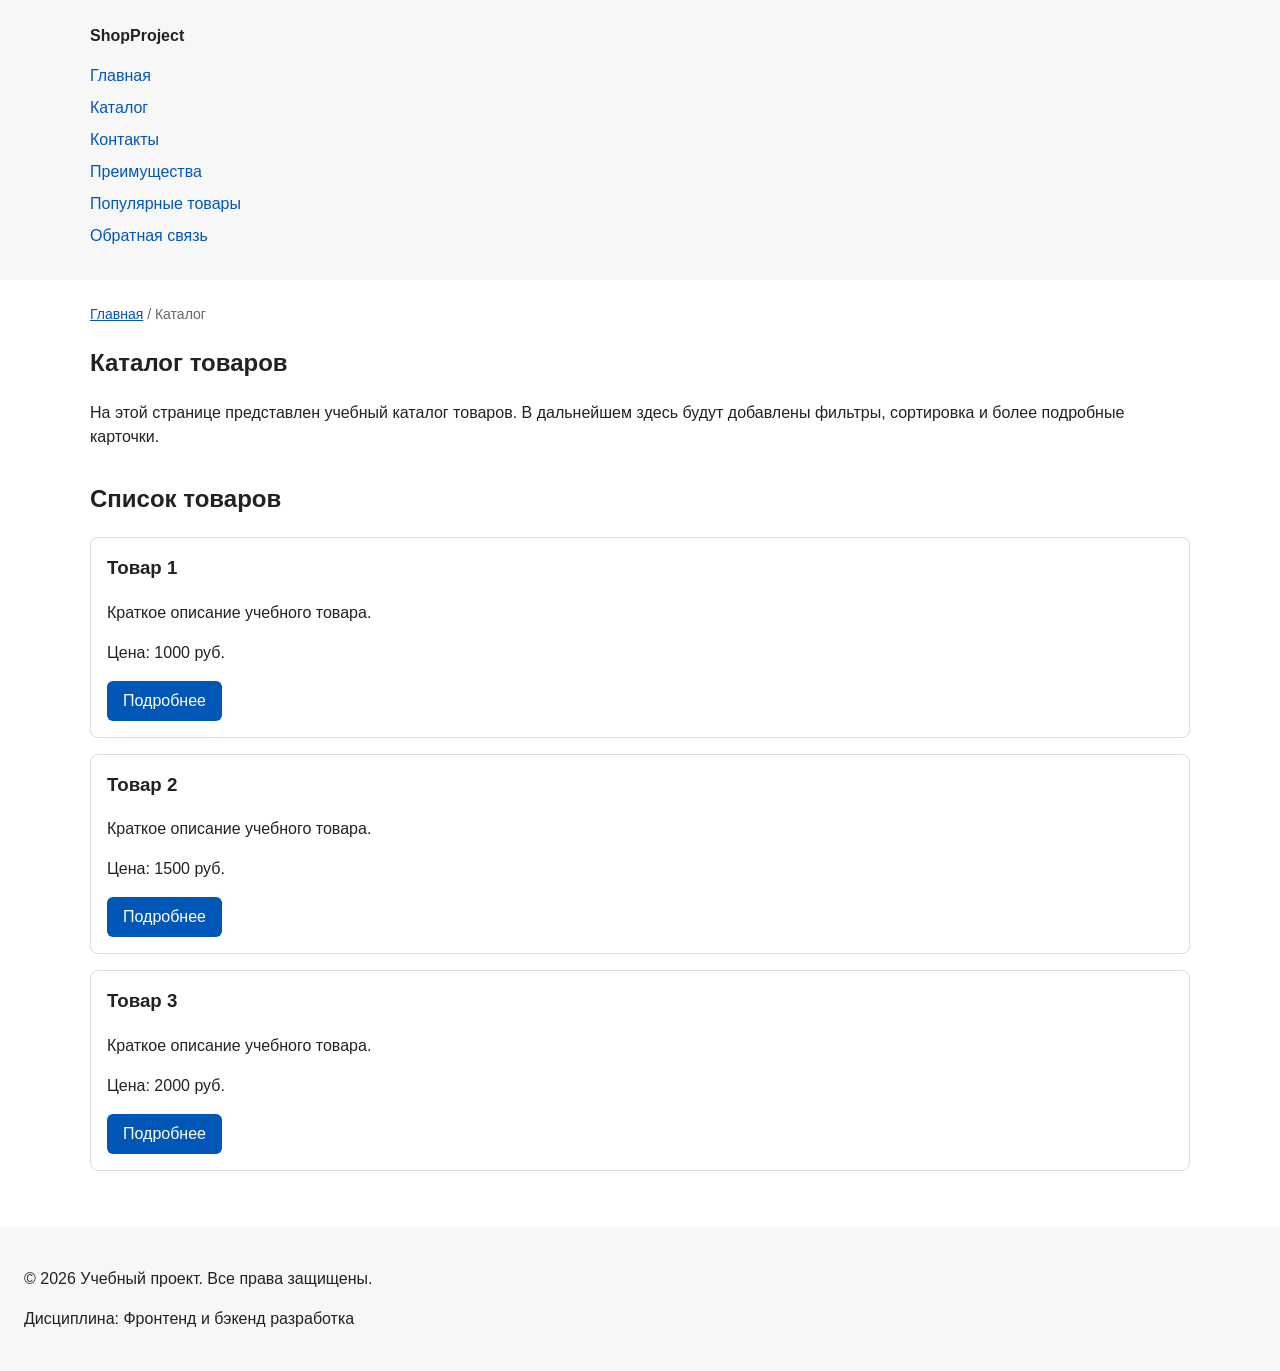
==== catalog.html @ 28875d5b "feat: add multi-page structure navigation and anchors" ====
<!DOCTYPE html>
<html lang="ru">
<head>
  <meta charset="UTF-8">
  <meta name="viewport" content="width=device-width, initial-scale=1.0">
  <meta name="description" content="Каталог товаров учебного интернет-магазина.">
  <title>Каталог товаров — Учебный интернет-магазин</title>
  <link rel="stylesheet" href="css/style.css">
</head>
<body>
  <header>
    <div class="site-header">
      <a class="site-logo" href="index.html">ShopProject</a>

      <nav class="site-nav" aria-label="Основная навигация">
        <ul class="site-nav__list">
          <li><a href="index.html">Главная</a></li>
          <li><a href="catalog.html">Каталог</a></li>
          <li><a href="contacts.html">Контакты</a></li>
          <li><a href="index.html#advantages">Преимущества</a></li>
          <li><a href="index.html#popular">Популярные товары</a></li>
          <li><a href="index.html#contacts">Обратная связь</a></li>
        </ul>
      </nav>
    </div>
  </header>

  <main>
    <nav class="breadcrumbs" aria-label="Хлебные крошки">
      <a href="index.html">Главная</a>
      <span>Каталог</span>
    </nav>

    <section class="section">
      <h1>Каталог товаров</h1>
      <p>
        На этой странице представлен учебный каталог товаров.
        В дальнейшем здесь будут добавлены фильтры, сортировка и более
        подробные карточки.
      </p>
    </section>

    <section class="section">
      <h2>Список товаров</h2>

      <article class="product-card">
        <h3>Товар 1</h3>
        <p>Краткое описание учебного товара.</p>
        <p>Цена: 1000 руб.</p>
        <a class="button" href="index.html#popular">Подробнее</a>
      </article>

      <article class="product-card">
        <h3>Товар 2</h3>
        <p>Краткое описание учебного товара.</p>
        <p>Цена: 1500 руб.</p>
        <a class="button" href="index.html#popular">Подробнее</a>
      </article>

      <article class="product-card">
        <h3>Товар 3</h3>
        <p>Краткое описание учебного товара.</p>
        <p>Цена: 2000 руб.</p>
        <a class="button" href="index.html#popular">Подробнее</a>
      </article>
    </section>
  </main>

  <footer>
    <p>&copy; 2026 Учебный проект. Все права защищены.</p>
    <p>Дисциплина: Фронтенд и бэкенд разработка</p>
  </footer>
</body>
</html>
---- css/style.css ----
/*
body {
  margin: 0;
  font-family: Arial, sans-serif;
  line-height: 1.5;
}

header,
main,
footer {
  padding: 20px;
}

header {
  background-color: #f2f2f2;
}

footer {
  background-color: #f2f2f2;
}

section {
  margin-bottom: 24px;
}

section h2 {
  margin-top: 0;
}
*/





/* 
  Универсальное правило для всех элементов.
  border-box делает расчёт размеров более понятным:
  width включает content, padding и border.
*/
* {
  box-sizing: border-box;
}

/*
  Убираем стандартный внешний отступ браузера у body.
  Без этого вокруг страницы может появиться белая рамка.
*/
body {
  margin: 0;
  font-family: Arial, sans-serif;
  line-height: 1.5;
  color: #222222;
  background-color: #ffffff;
}

/*
  Задаём внутренние отступы для основных областей страницы.
  Это делает содержимое визуально отделённым от краёв окна браузера.
*/
header,
main,
footer {
  padding: 20px;
}

/*
  Оформляем шапку страницы.
  Пока используется простой светло-серый фон.
*/
header {
  background-color: #f2f2f2;
}

/*
  Оформляем подвал страницы тем же фоном,
  чтобы визуально отделить его от основного содержимого.
*/
footer {
  background-color: #f2f2f2;
}

/*
  Ограничиваем ширину содержимого шапки,
  чтобы оно не растягивалось слишком сильно на широких экранах.
*/
.site-header {
  max-width: 1100px;
  margin: 0 auto;
}

/*
  Оформляем текстовый логотип.
*/
.site-logo {
  font-weight: bold;
  text-decoration: none;
  color: #222222;
}

/*
  Убираем стандартные отступы и маркеры списка навигации.
*/
.site-nav__list {
  padding: 0;
  margin: 16px 0 0;
  list-style: none;
}

/*
  Добавляем расстояние между пунктами меню.
*/
.site-nav__list li {
  margin-bottom: 8px;
}

/*
  Оформляем ссылки меню.
*/
.site-nav__list a {
  color: #0057b8;
  text-decoration: none;
}

/*
  При наведении мыши подчёркиваем ссылку.
  Подробно состояния интерфейса будут рассмотрены в практической работе 1.7.
*/
.site-nav__list a:hover {
  text-decoration: underline;
}

/*
  Hero-блок — первый крупный блок страницы.
  Он визуально отделяется от остальных разделов фоном и отступами.
*/
.hero {
  max-width: 1100px;
  margin: 0 auto 32px;
  padding: 32px 20px;
  background-color: #eef5ff;
  border-radius: 12px;
}

/*
  Общий класс для разделов страницы.
*/
.section {
  max-width: 1100px;
  margin: 0 auto 32px;
}

/*
  Убираем лишний верхний отступ у заголовков разделов.
*/
.section h2 {
  margin-top: 0;
}

/*
  Карточка товара — самостоятельный блок.
  На следующих занятиях карточки будут доработаны и выстроены в сетку.
*/
.product-card {
  margin-bottom: 16px;
  padding: 16px;
  border: 1px solid #dddddd;
  border-radius: 8px;
  background-color: #ffffff;
}

/*
  Убираем лишний верхний отступ у заголовка карточки.
*/
.product-card h3 {
  margin-top: 0;
}


/*
  Пока это обычная ссылка, но визуально она оформляется как кнопка.
*/
.button {
  display: inline-block;
  padding: 10px 16px;
  color: #ffffff;
  background-color: #0057b8;
  text-decoration: none;
  border-radius: 6px;
}

/*
  Простое состояние наведения для кнопки.
*/
.button:hover {
  background-color: #003f86;
}

/*
  Дополнительный информационный блок.
*/
.aside-info {
  max-width: 1100px;
  margin: 0 auto 32px;
  padding: 16px;
  border-left: 4px solid #0057b8;
  background-color: #f7f7f7;
}

/*
  Модальное окно.
  Элемент dialog сам умеет открываться поверх страницы.
*/
.order-dialog {
  width: min(100% - 32px, 560px);
  padding: 24px;
  border: none;
  border-radius: 12px;
}

/*
  Затемнение фона за модальным окном.
*/
.order-dialog::backdrop {
  background-color: rgba(0, 0, 0, 0.5);
}

/*
  Поле формы.
  Каждый блок получает нижний отступ.
*/
.form-field {
  margin-bottom: 16px;
}

/*
  Подпись поля.
*/
.form-field label {
  display: block;
  margin-bottom: 6px;
}

/*
  Основные поля формы.
*/
.form-field input,
.form-field select,
.form-field textarea {
  width: 100%;
  padding: 10px 12px;
  border: 1px solid #cccccc;
  border-radius: 6px;
  font: inherit;
}

/*
  Checkbox не должен занимать всю ширину.
*/
.form-field input[type="checkbox"] {
  width: auto;
}

/*
  Подсказка под полем телефона.
*/
.form-field small {
  display: block;
  margin-top: 4px;
  color: #666666;
}

/*
  Видимый фокус для клавиатурной навигации.
*/
.form-field input:focus-visible,
.form-field select:focus-visible,
.form-field textarea:focus-visible,
.form-actions button:focus-visible {
  outline: 2px solid #0057b8;
  outline-offset: 2px;
}

/*
  Подсветка ошибочных полей.
  Атрибут aria-invalid будет добавляться через JavaScript.
*/
[aria-invalid="true"] {
  border-color: #b00020;
}

/*
  Кнопки формы.
*/
.form-actions {
  display: flex;
  gap: 12px;
  margin-top: 20px;
}

/*
  Сообщение об успешной отправке.
*/
.success-message {
  max-width: 1100px;
  margin: 24px auto;
  padding: 16px;
  border-left: 4px solid #168a2f;
  background-color: #eefaf0;
}


/* ===============================
   1. Переменные проекта
   =============================== */

:root {
  /* Основные цвета проекта */
  --color-bg: #ffffff;
  --color-text: #222222;
  --color-muted: #666666;
  --color-primary: #0057b8;
  --color-primary-dark: #003f86;
  --color-border: #dddddd;
  --color-surface: #f7f7f7;
  --color-surface-accent: #eef5ff;
  --color-danger: #b00020;
  --color-success: #168a2f;
  --color-success-bg: #eefaf0;
  --color-white: #ffffff;

  /* Отступы */
  --space-xs: 4px;
  --space-sm: 8px;
  --space-md: 16px;
  --space-lg: 24px;
  --space-xl: 32px;

  /* Скругления */
  --radius-sm: 6px;
  --radius-md: 8px;
  --radius-lg: 12px;

  /* Размеры */
  --container-width: 1100px;
}

/* ===============================
   2. Базовые стили
   =============================== */

* {
  box-sizing: border-box;
}

body {
  margin: 0;
  font-family: Arial, sans-serif;
  line-height: 1.5;
  color: var(--color-text);
  background-color: var(--color-bg);
}

header,
main,
footer {
  padding: var(--space-lg);
}

/* ===============================
   3. Общие элементы интерфейса
   =============================== */

a {
  color: var(--color-primary);
}

a:hover {
  color: var(--color-primary-dark);
}

a:focus-visible {
  outline: 2px solid var(--color-primary);
  outline-offset: 3px;
}

.button,
.form-actions button {
  display: inline-block;
  padding: var(--space-sm) var(--space-md);
  color: var(--color-white);
  background-color: var(--color-primary);
  text-decoration: none;
  border: none;
  cursor: pointer;
  border-radius: var(--radius-sm);
}

.button:hover,
.form-actions button:hover {
  color: var(--color-white);
  background-color: var(--color-primary-dark);
}

.button:focus-visible,
.form-actions button:focus-visible {
  outline: 2px solid var(--color-primary);
  outline-offset: 3px;
}

.button:disabled,
.form-actions button:disabled {
  opacity: 0.6;
  cursor: not-allowed;
}

/* ===============================
   4. Компоненты страницы
   =============================== */

header {
  background-color: var(--color-surface);
}

footer {
  background-color: var(--color-surface);
}

.site-header {
  max-width: var(--container-width);
  margin: 0 auto;
}

.site-logo {
  font-weight: bold;
  text-decoration: none;
  color: var(--color-text);
}

.site-nav__list {
  padding: 0;
  margin: var(--space-md) 0 0;
  list-style: none;
}

.site-nav__list li {
  margin-bottom: var(--space-sm);
}

.site-nav__list a {
  text-decoration: none;
}

.site-logo:hover {
  color: var(--color-primary-dark);
}

.site-nav__list a:hover {
  text-decoration: underline;
}

.hero {
  max-width: var(--container-width);
  margin: 0 auto var(--space-xl);
  padding: var(--space-xl) var(--space-lg);
  background-color: var(--color-surface-accent);
  border-radius: var(--radius-lg);
}

.section {
  max-width: var(--container-width);
  margin: 0 auto var(--space-xl);
}

.section h2 {
  margin-top: 0;
}

.product-card {
  margin-bottom: var(--space-md);
  padding: var(--space-md);
  border: 1px solid var(--color-border);
  border-radius: var(--radius-md);
  background-color: var(--color-bg);
}

.product-card:hover {
  border-color: var(--color-primary);
}

.product-card h3 {
  margin-top: 0;
}

.aside-info {
  max-width: var(--container-width);
  margin: 0 auto var(--space-xl);
  padding: var(--space-md);
  border-left: 4px solid var(--color-primary);
  background-color: var(--color-surface);
}

/* ===============================
   5. Форма и модальное окно
   =============================== */

.order-dialog {
  width: min(100% - var(--space-xl), 560px);
  padding: var(--space-lg);
  border: none;
  border-radius: var(--radius-lg);
}

.order-dialog::backdrop {
  background-color: rgba(0, 0, 0, 0.5);
}

.form-field {
  margin-bottom: var(--space-md);
}

.form-field label {
  display: block;
  margin-bottom: var(--space-xs);
}

.form-field input,
.form-field select,
.form-field textarea {
  width: 100%;
  padding: 10px 12px;
  border: 1px solid var(--color-border);
  border-radius: var(--radius-sm);
  font: inherit;
}

.form-field input[type="checkbox"] {
  width: auto;
}

.form-field small {
  display: block;
  margin-top: var(--space-xs);
  color: var(--color-muted);
}

.form-field input:hover,
.form-field select:hover,
.form-field textarea:hover {
  border-color: var(--color-primary);
}

.form-field input:focus,
.form-field select:focus,
.form-field textarea:focus {
  border-color: var(--color-primary);
}

.form-field input:focus-visible,
.form-field select:focus-visible,
.form-field textarea:focus-visible {
  outline: 2px solid var(--color-primary);
  outline-offset: 3px;
}

.form-field input[aria-invalid="true"],
.form-field select[aria-invalid="true"],
.form-field textarea[aria-invalid="true"] {
  border-color: var(--color-danger);
}

.form-actions {
  display: flex;
  gap: var(--space-md);
  margin-top: var(--space-lg);
}

.success-message {
  max-width: var(--container-width);
  margin: var(--space-lg) auto;
  padding: var(--space-md);
  border-left: 4px solid var(--color-success);
  background-color: var(--color-success-bg);
}

/* практика 5 */

.breadcrumbs {
  max-width: var(--container-width);
  margin: 0 auto var(--space-md);
  font-size: 14px;
  color: var(--color-muted);
}

.breadcrumbs a {
  color: var(--color-primary);
}

.breadcrumbs span::before {
  content: " / ";
  color: var(--color-muted);
}

html {
  scroll-behavior: smooth;
}

:target {
  outline: 2px dashed var(--color-primary);
  outline-offset: 4px;
}
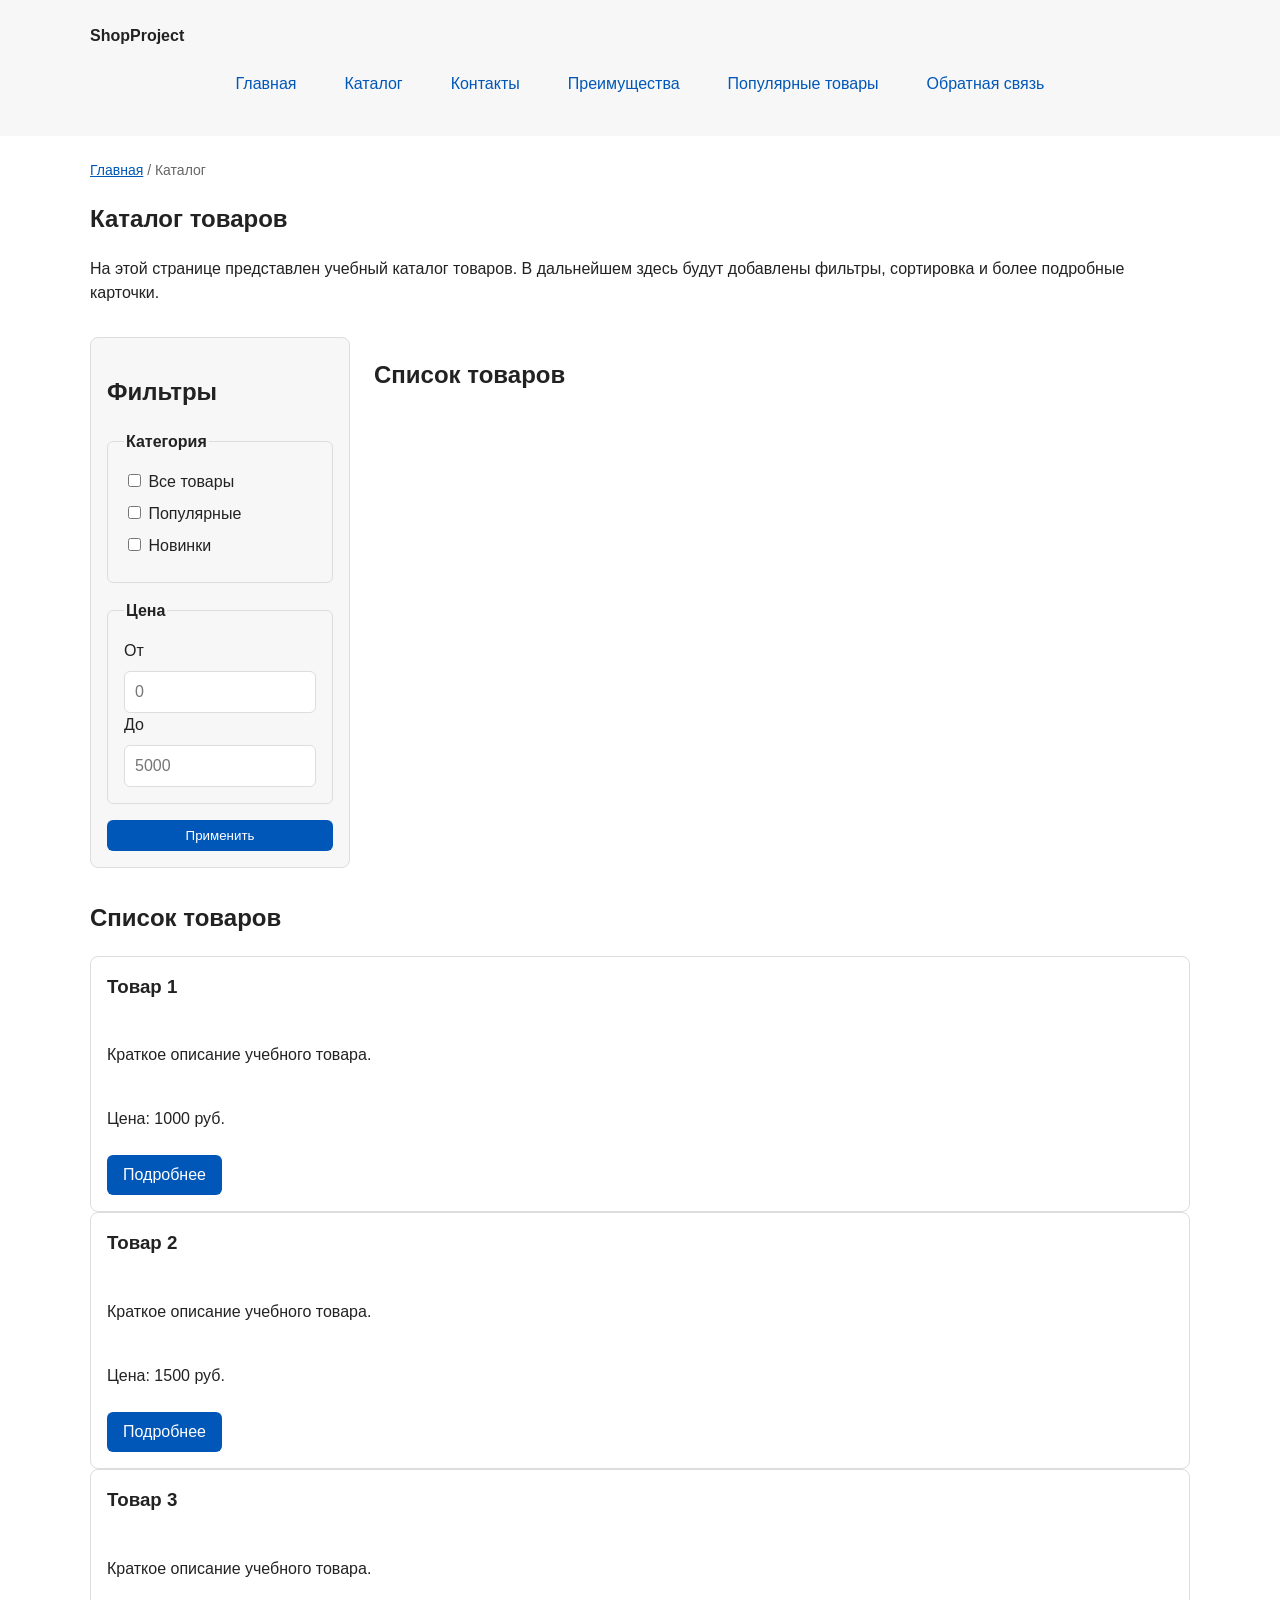
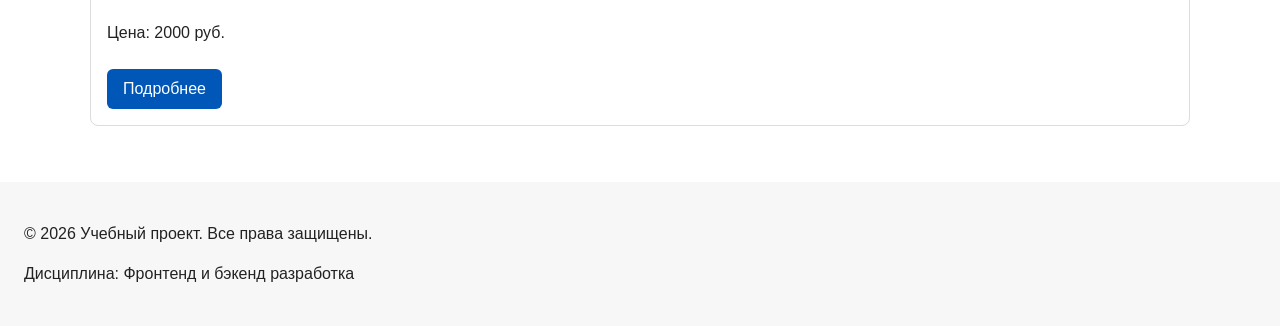
==== commit 25b34c4e: "feat: add flex navigation and grid catalog layout" ====
--- a/catalog.html
+++ b/catalog.html
@@ -40,6 +40,54 @@
       </p>
     </section>
 
+    <section class="catalog-layout">
+        <aside class="catalog-filters">
+            <h2>Фильтры</h2>
+
+            <form class="filters-form" action="#" method="get">
+            <fieldset>
+                <legend>Категория</legend>
+
+                <label>
+                <input type="checkbox" name="category" value="all">
+                Все товары
+                </label>
+
+                <label>
+                <input type="checkbox" name="category" value="popular">
+                Популярные
+                </label>
+
+                <label>
+                <input type="checkbox" name="category" value="new">
+                Новинки
+                </label>
+            </fieldset>
+
+            <fieldset>
+                <legend>Цена</legend>
+
+                <label for="price-from">От</label>
+                <input id="price-from" name="price-from" type="number" min="0" placeholder="0">
+
+                <label for="price-to">До</label>
+                <input id="price-to" name="price-to" type="number" min="0" placeholder="5000">
+            </fieldset>
+
+            <button class="button" type="submit">Применить</button>
+            </form>
+        </aside>
+
+        <section class="catalog-products">
+            <h2>Список товаров</h2>
+
+            <div class="products-grid">
+            <!-- Карточки товаров -->
+            </div>
+        </section>
+        </section>
+
+
     <section class="section">
       <h2>Список товаров</h2>
 
--- a/css/style.css
+++ b/css/style.css
@@ -1,314 +1,3 @@
-/*
-body {
-  margin: 0;
-  font-family: Arial, sans-serif;
-  line-height: 1.5;
-}
-
-header,
-main,
-footer {
-  padding: 20px;
-}
-
-header {
-  background-color: #f2f2f2;
-}
-
-footer {
-  background-color: #f2f2f2;
-}
-
-section {
-  margin-bottom: 24px;
-}
-
-section h2 {
-  margin-top: 0;
-}
-*/
-
-
-
-
-
-/* 
-  Универсальное правило для всех элементов.
-  border-box делает расчёт размеров более понятным:
-  width включает content, padding и border.
-*/
-* {
-  box-sizing: border-box;
-}
-
-/*
-  Убираем стандартный внешний отступ браузера у body.
-  Без этого вокруг страницы может появиться белая рамка.
-*/
-body {
-  margin: 0;
-  font-family: Arial, sans-serif;
-  line-height: 1.5;
-  color: #222222;
-  background-color: #ffffff;
-}
-
-/*
-  Задаём внутренние отступы для основных областей страницы.
-  Это делает содержимое визуально отделённым от краёв окна браузера.
-*/
-header,
-main,
-footer {
-  padding: 20px;
-}
-
-/*
-  Оформляем шапку страницы.
-  Пока используется простой светло-серый фон.
-*/
-header {
-  background-color: #f2f2f2;
-}
-
-/*
-  Оформляем подвал страницы тем же фоном,
-  чтобы визуально отделить его от основного содержимого.
-*/
-footer {
-  background-color: #f2f2f2;
-}
-
-/*
-  Ограничиваем ширину содержимого шапки,
-  чтобы оно не растягивалось слишком сильно на широких экранах.
-*/
-.site-header {
-  max-width: 1100px;
-  margin: 0 auto;
-}
-
-/*
-  Оформляем текстовый логотип.
-*/
-.site-logo {
-  font-weight: bold;
-  text-decoration: none;
-  color: #222222;
-}
-
-/*
-  Убираем стандартные отступы и маркеры списка навигации.
-*/
-.site-nav__list {
-  padding: 0;
-  margin: 16px 0 0;
-  list-style: none;
-}
-
-/*
-  Добавляем расстояние между пунктами меню.
-*/
-.site-nav__list li {
-  margin-bottom: 8px;
-}
-
-/*
-  Оформляем ссылки меню.
-*/
-.site-nav__list a {
-  color: #0057b8;
-  text-decoration: none;
-}
-
-/*
-  При наведении мыши подчёркиваем ссылку.
-  Подробно состояния интерфейса будут рассмотрены в практической работе 1.7.
-*/
-.site-nav__list a:hover {
-  text-decoration: underline;
-}
-
-/*
-  Hero-блок — первый крупный блок страницы.
-  Он визуально отделяется от остальных разделов фоном и отступами.
-*/
-.hero {
-  max-width: 1100px;
-  margin: 0 auto 32px;
-  padding: 32px 20px;
-  background-color: #eef5ff;
-  border-radius: 12px;
-}
-
-/*
-  Общий класс для разделов страницы.
-*/
-.section {
-  max-width: 1100px;
-  margin: 0 auto 32px;
-}
-
-/*
-  Убираем лишний верхний отступ у заголовков разделов.
-*/
-.section h2 {
-  margin-top: 0;
-}
-
-/*
-  Карточка товара — самостоятельный блок.
-  На следующих занятиях карточки будут доработаны и выстроены в сетку.
-*/
-.product-card {
-  margin-bottom: 16px;
-  padding: 16px;
-  border: 1px solid #dddddd;
-  border-radius: 8px;
-  background-color: #ffffff;
-}
-
-/*
-  Убираем лишний верхний отступ у заголовка карточки.
-*/
-.product-card h3 {
-  margin-top: 0;
-}
-
-
-/*
-  Пока это обычная ссылка, но визуально она оформляется как кнопка.
-*/
-.button {
-  display: inline-block;
-  padding: 10px 16px;
-  color: #ffffff;
-  background-color: #0057b8;
-  text-decoration: none;
-  border-radius: 6px;
-}
-
-/*
-  Простое состояние наведения для кнопки.
-*/
-.button:hover {
-  background-color: #003f86;
-}
-
-/*
-  Дополнительный информационный блок.
-*/
-.aside-info {
-  max-width: 1100px;
-  margin: 0 auto 32px;
-  padding: 16px;
-  border-left: 4px solid #0057b8;
-  background-color: #f7f7f7;
-}
-
-/*
-  Модальное окно.
-  Элемент dialog сам умеет открываться поверх страницы.
-*/
-.order-dialog {
-  width: min(100% - 32px, 560px);
-  padding: 24px;
-  border: none;
-  border-radius: 12px;
-}
-
-/*
-  Затемнение фона за модальным окном.
-*/
-.order-dialog::backdrop {
-  background-color: rgba(0, 0, 0, 0.5);
-}
-
-/*
-  Поле формы.
-  Каждый блок получает нижний отступ.
-*/
-.form-field {
-  margin-bottom: 16px;
-}
-
-/*
-  Подпись поля.
-*/
-.form-field label {
-  display: block;
-  margin-bottom: 6px;
-}
-
-/*
-  Основные поля формы.
-*/
-.form-field input,
-.form-field select,
-.form-field textarea {
-  width: 100%;
-  padding: 10px 12px;
-  border: 1px solid #cccccc;
-  border-radius: 6px;
-  font: inherit;
-}
-
-/*
-  Checkbox не должен занимать всю ширину.
-*/
-.form-field input[type="checkbox"] {
-  width: auto;
-}
-
-/*
-  Подсказка под полем телефона.
-*/
-.form-field small {
-  display: block;
-  margin-top: 4px;
-  color: #666666;
-}
-
-/*
-  Видимый фокус для клавиатурной навигации.
-*/
-.form-field input:focus-visible,
-.form-field select:focus-visible,
-.form-field textarea:focus-visible,
-.form-actions button:focus-visible {
-  outline: 2px solid #0057b8;
-  outline-offset: 2px;
-}
-
-/*
-  Подсветка ошибочных полей.
-  Атрибут aria-invalid будет добавляться через JavaScript.
-*/
-[aria-invalid="true"] {
-  border-color: #b00020;
-}
-
-/*
-  Кнопки формы.
-*/
-.form-actions {
-  display: flex;
-  gap: 12px;
-  margin-top: 20px;
-}
-
-/*
-  Сообщение об успешной отправке.
-*/
-.success-message {
-  max-width: 1100px;
-  margin: 24px auto;
-  padding: 16px;
-  border-left: 4px solid #168a2f;
-  background-color: #eefaf0;
-}
-
-
 /* ===============================
    1. Переменные проекта
    =============================== */
@@ -436,7 +125,16 @@
   color: var(--color-text);
 }
 
+.site-logo:hover {
+  color: var(--color-primary-dark);
+}
+
 .site-nav__list {
+  display: flex;
+  flex-wrap: wrap;
+  justify-content: center;
+  align-items: center;
+  gap: var(--space-md);
   padding: 0;
   margin: var(--space-md) 0 0;
   list-style: none;
@@ -447,15 +145,16 @@
 }
 
 .site-nav__list a {
+  display: inline-block;
+  padding: var(--space-sm) var(--space-md);
+  color: var(--color-primary);
   text-decoration: none;
-}
-
-.site-logo:hover {
-  color: var(--color-primary-dark);
+  border-radius: var(--radius-sm);
 }
 
 .site-nav__list a:hover {
-  text-decoration: underline;
+  color: var(--color-white);
+  background-color: var(--color-primary);
 }
 
 .hero {
@@ -476,11 +175,19 @@
 }
 
 .product-card {
-  margin-bottom: var(--space-md);
+  display: flex;
+  flex-direction: column;
+  gap: var(--space-sm);
+  margin-bottom: 0;
   padding: var(--space-md);
   border: 1px solid var(--color-border);
   border-radius: var(--radius-md);
   background-color: var(--color-bg);
+}
+
+.product-card .button {
+  margin-top: auto;
+  align-self: flex-start;
 }
 
 .product-card:hover {
@@ -582,7 +289,9 @@
   background-color: var(--color-success-bg);
 }
 
-/* практика 5 */
+/* ===============================
+   6. Практика 5: каталог и сетки
+   =============================== */
 
 .breadcrumbs {
   max-width: var(--container-width);
@@ -608,3 +317,59 @@
   outline: 2px dashed var(--color-primary);
   outline-offset: 4px;
 }
+
+.products-grid {
+  display: grid;
+  grid-template-columns: repeat(3, 1fr);
+  gap: var(--space-lg);
+}
+
+.catalog-layout {
+  max-width: var(--container-width);
+  margin: 0 auto var(--space-xl);
+  display: grid;
+  grid-template-columns: 260px 1fr;
+  grid-template-areas: "filters products";
+  gap: var(--space-lg);
+}
+
+.catalog-filters {
+  grid-area: filters;
+  padding: var(--space-md);
+  border: 1px solid var(--color-border);
+  border-radius: var(--radius-md);
+  background-color: var(--color-surface);
+}
+
+.catalog-products {
+  grid-area: products;
+}
+
+.filters-form {
+  display: grid;
+  gap: var(--space-md);
+}
+
+.filters-form fieldset {
+  margin: 0;
+  padding: var(--space-md);
+  border: 1px solid var(--color-border);
+  border-radius: var(--radius-sm);
+}
+
+.filters-form legend {
+  font-weight: 700;
+}
+
+.filters-form label {
+  display: block;
+  margin-bottom: var(--space-sm);
+}
+
+.filters-form input[type="number"] {
+  width: 100%;
+  padding: 8px 10px;
+  border: 1px solid var(--color-border);
+  border-radius: var(--radius-sm);
+  font: inherit;
+}
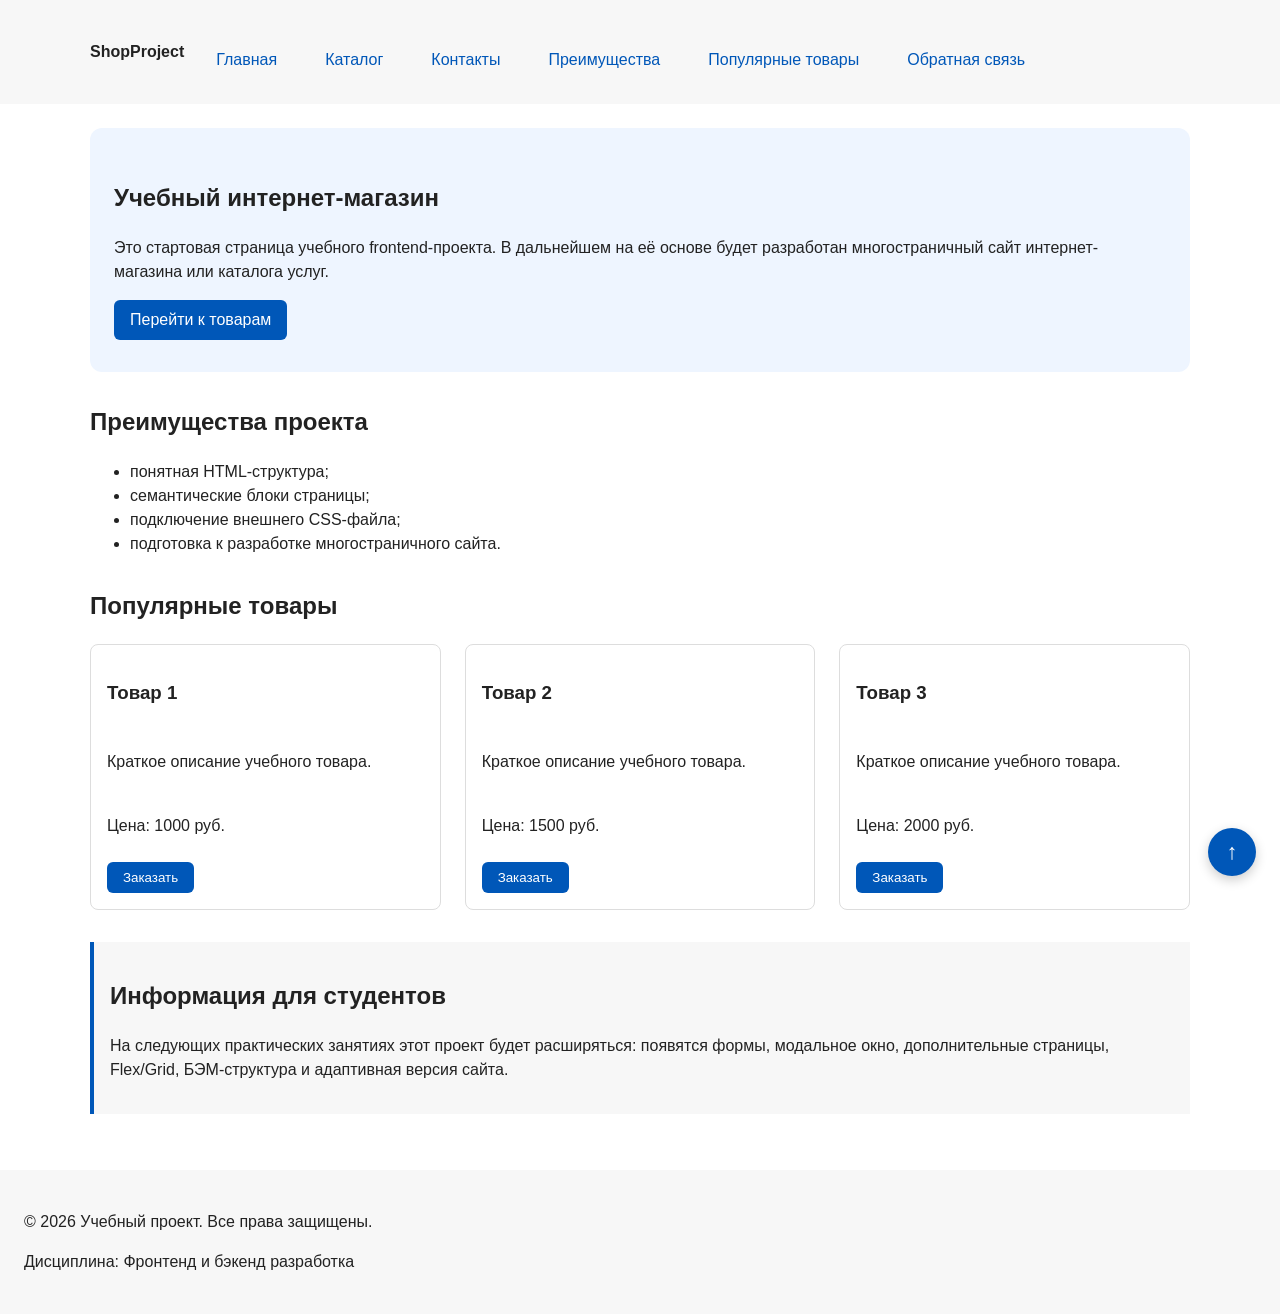
==== commit a6eb3cba: "catalog" ====
--- a/catalog.html
+++ b/catalog.html
@@ -1,15 +1,20 @@
 <!DOCTYPE html>
 <html lang="ru">
+
 <head>
   <meta charset="UTF-8">
   <meta name="viewport" content="width=device-width, initial-scale=1.0">
-  <meta name="description" content="Каталог товаров учебного интернет-магазина.">
-  <title>Каталог товаров — Учебный интернет-магазин</title>
+  <title>Учебный интернет-магазин</title>
+
   <link rel="stylesheet" href="css/style.css">
+  <script src="js/main.js" defer></script>
 </head>
-<body>
+
+<body id="top">
+
   <header>
     <div class="site-header">
+
       <a class="site-logo" href="index.html">ShopProject</a>
 
       <nav class="site-nav" aria-label="Основная навигация">
@@ -22,101 +27,307 @@
           <li><a href="index.html#contacts">Обратная связь</a></li>
         </ul>
       </nav>
+
+
     </div>
   </header>
 
+
   <main>
-    <nav class="breadcrumbs" aria-label="Хлебные крошки">
-      <a href="index.html">Главная</a>
-      <span>Каталог</span>
-    </nav>
-
-    <section class="section">
-      <h1>Каталог товаров</h1>
+
+    <section class="hero">
+
+      <h1>Учебный интернет-магазин</h1>
+
       <p>
-        На этой странице представлен учебный каталог товаров.
-        В дальнейшем здесь будут добавлены фильтры, сортировка и более
-        подробные карточки.
+        Это стартовая страница учебного frontend-проекта.
+        В дальнейшем на её основе будет разработан многостраничный сайт
+        интернет-магазина или каталога услуг.
       </p>
+
+      <a class="button" href="#popular">Перейти к товарам</a>
+
     </section>
 
-    <section class="catalog-layout">
-        <aside class="catalog-filters">
-            <h2>Фильтры</h2>
-
-            <form class="filters-form" action="#" method="get">
-            <fieldset>
-                <legend>Категория</legend>
-
-                <label>
-                <input type="checkbox" name="category" value="all">
-                Все товары
-                </label>
-
-                <label>
-                <input type="checkbox" name="category" value="popular">
-                Популярные
-                </label>
-
-                <label>
-                <input type="checkbox" name="category" value="new">
-                Новинки
-                </label>
-            </fieldset>
-
-            <fieldset>
-                <legend>Цена</legend>
-
-                <label for="price-from">От</label>
-                <input id="price-from" name="price-from" type="number" min="0" placeholder="0">
-
-                <label for="price-to">До</label>
-                <input id="price-to" name="price-to" type="number" min="0" placeholder="5000">
-            </fieldset>
-
-            <button class="button" type="submit">Применить</button>
-            </form>
-        </aside>
-
-        <section class="catalog-products">
-            <h2>Список товаров</h2>
-
-            <div class="products-grid">
-            <!-- Карточки товаров -->
-            </div>
-        </section>
-        </section>
-
-
-    <section class="section">
-      <h2>Список товаров</h2>
-
-      <article class="product-card">
-        <h3>Товар 1</h3>
-        <p>Краткое описание учебного товара.</p>
-        <p>Цена: 1000 руб.</p>
-        <a class="button" href="index.html#popular">Подробнее</a>
-      </article>
-
-      <article class="product-card">
-        <h3>Товар 2</h3>
-        <p>Краткое описание учебного товара.</p>
-        <p>Цена: 1500 руб.</p>
-        <a class="button" href="index.html#popular">Подробнее</a>
-      </article>
-
-      <article class="product-card">
-        <h3>Товар 3</h3>
-        <p>Краткое описание учебного товара.</p>
-        <p>Цена: 2000 руб.</p>
-        <a class="button" href="index.html#popular">Подробнее</a>
-      </article>
+
+    <section class="section" id="advantages">
+
+      <h2>Преимущества проекта</h2>
+
+      <ul class="advantages-list">
+        <li>понятная HTML-структура;</li>
+        <li>семантические блоки страницы;</li>
+        <li>подключение внешнего CSS-файла;</li>
+        <li>подготовка к разработке многостраничного сайта.</li>
+      </ul>
+
     </section>
+
+
+    <section class="section" id="popular">
+
+      <h2>Популярные товары</h2>
+
+      <div class="products-grid">
+
+        <article class="product-card">
+          <h3>Товар 1</h3>
+          <p>Краткое описание учебного товара.</p>
+          <p>Цена: 1000 руб.</p>
+          <button class="button product-card__button" type="button" data-product="Товар 1">
+            Заказать
+          </button>
+        </article>
+
+        <article class="product-card">
+          <h3>Товар 2</h3>
+          <p>Краткое описание учебного товара.</p>
+          <p>Цена: 1500 руб.</p>
+          <button class="button product-card__button" type="button" data-product="Товар 2">
+            Заказать
+          </button>
+        </article>
+
+        <article class="product-card">
+          <h3>Товар 3</h3>
+          <p>Краткое описание учебного товара.</p>
+          <p>Цена: 2000 руб.</p>
+          <button class="button product-card__button" type="button" data-product="Товар 3">
+            Заказать
+          </button>
+        </article>
+
+      </div>
+
+    </section>
+
+
+    <aside class="aside-info">
+
+      <h2>Информация для студентов</h2>
+
+      <p>
+        На следующих практических занятиях этот проект будет расширяться:
+        появятся формы, модальное окно, дополнительные страницы, Flex/Grid,
+        БЭМ-структура и адаптивная версия сайта.
+      </p>
+
+    </aside>
+
   </main>
 
-  <footer>
-    <p>&copy; 2026 Учебный проект. Все права защищены.</p>
-    <p>Дисциплина: Фронтенд и бэкенд разработка</p>
+
+  <footer id="contacts">
+
+    <p>
+      &copy; 2026 Учебный проект. Все права защищены.
+    </p>
+
+    <p>
+      Дисциплина: Фронтенд и бэкенд разработка
+    </p>
+
   </footer>
+
+
+  <dialog
+    class="order-dialog"
+    id="order-dialog"
+    aria-labelledby="order-dialog-title"
+  >
+
+    <h2 id="order-dialog-title">
+      Оформление заявки
+    </h2>
+
+
+    <form
+      class="order-form"
+      id="order-form"
+      action="#"
+      method="post"
+      novalidate
+    >
+
+      <input
+        id="selected-product"
+        name="selected-product"
+        type="hidden"
+      >
+
+
+      <div class="form-field">
+
+        <label for="order-name">
+          Имя
+        </label>
+
+        <input
+          id="order-name"
+          name="name"
+          type="text"
+          placeholder="Введите ваше имя"
+          minlength="2"
+          autocomplete="given-name"
+          required
+        >
+
+      </div>
+
+
+      <div class="form-field">
+
+        <label for="order-email">
+          E-mail
+        </label>
+
+        <input
+          id="order-email"
+          name="email"
+          type="email"
+          placeholder="example@mail.ru"
+          autocomplete="email"
+          required
+        >
+
+      </div>
+
+
+      <div class="form-field">
+
+        <label for="order-phone">
+          Телефон
+        </label>
+
+        <input
+          id="order-phone"
+          name="phone"
+          type="tel"
+          inputmode="tel"
+          placeholder="+7 (900) 000-00-00"
+          pattern="^\+7 \(\d{3}\) \d{3}-\d{2}-\d{2}$"
+          required
+        >
+
+        <small>
+          Формат: +7 (900) 000-00-00
+        </small>
+
+      </div>
+
+
+      <div class="form-field">
+
+        <label for="order-date">
+          Дата связи
+        </label>
+
+        <input
+          id="order-date"
+          name="date"
+          type="date"
+        >
+
+      </div>
+
+
+      <div class="form-field">
+
+        <label for="order-topic">
+          Тема заявки
+        </label>
+
+        <select
+          id="order-topic"
+          name="topic"
+          required
+        >
+          <option value="">
+            Выберите тему
+          </option>
+
+          <option value="product">
+            Заказ товара
+          </option>
+
+          <option value="consultation">
+            Консультация
+          </option>
+
+          <option value="delivery">
+            Доставка
+          </option>
+
+        </select>
+
+      </div>
+
+
+      <div class="form-field">
+
+        <label for="order-comment">
+          Комментарий
+        </label>
+
+        <textarea
+          id="order-comment"
+          name="comment"
+          rows="4"
+          placeholder="Укажите дополнительную информацию"
+        ></textarea>
+
+      </div>
+
+
+      <div class="form-field form-field--checkbox">
+
+        <label>
+
+          <input
+            id="order-agreement"
+            name="agreement"
+            type="checkbox"
+            required
+          >
+
+          Я согласен на обработку данных
+
+        </label>
+
+      </div>
+
+
+      <div class="form-actions">
+
+        <button
+          type="button"
+          id="close-order-dialog"
+        >
+          Закрыть
+        </button>
+
+        <button type="submit">
+          Отправить заявку
+        </button>
+
+      </div>
+
+    </form>
+
+  </dialog>
+
+
+  <p
+    class="success-message"
+    id="success-message"
+    hidden
+  >
+    Форма успешно отправлена!
+  </p>
+
+
+  <a class="back-to-top" href="#top" aria-label="Вернуться наверх">↑</a>
+
+
 </body>
 </html>
--- a/css/style.css
+++ b/css/style.css
@@ -33,6 +33,7 @@
   --container-width: 1100px;
 }
 
+
 /* ===============================
    2. Базовые стили
    =============================== */
@@ -54,6 +55,13 @@
 footer {
   padding: var(--space-lg);
 }
+
+header {
+  position: sticky;
+  top: 0;
+  z-index: 100;
+}
+
 
 /* ===============================
    3. Общие элементы интерфейса
@@ -102,6 +110,7 @@
   cursor: not-allowed;
 }
 
+
 /* ===============================
    4. Компоненты страницы
    =============================== */
@@ -114,19 +123,22 @@
   background-color: var(--color-surface);
 }
 
+
+/* FLEXBOX ДЛЯ ШАПКИ */
+
 .site-header {
   max-width: var(--container-width);
   margin: 0 auto;
+
+  display: flex;
+  gap: var(--space-md);
+  align-items: center;
 }
 
 .site-logo {
   font-weight: bold;
   text-decoration: none;
   color: var(--color-text);
-}
-
-.site-logo:hover {
-  color: var(--color-primary-dark);
 }
 
 .site-nav__list {
@@ -140,10 +152,10 @@
   list-style: none;
 }
 
-.site-nav__list li {
-  margin-bottom: var(--space-sm);
-}
-
+
+.site-logo:hover {
+  color: var(--color-primary-dark);
+}
 .site-nav__list a {
   display: inline-block;
   padding: var(--space-sm) var(--space-md);
@@ -157,6 +169,13 @@
   background-color: var(--color-primary);
 }
 
+.products-grid {
+  display: grid;
+  grid-template-columns: repeat(3, 1fr);
+  gap: var(--space-lg);
+}
+
+
 .hero {
   max-width: var(--container-width);
   margin: 0 auto var(--space-xl);
@@ -173,6 +192,22 @@
 .section h2 {
   margin-top: 0;
 }
+
+
+/* CSS GRID ДЛЯ ТОВАРОВ */
+
+.product-grid {
+  display: grid;
+  grid-template-columns: repeat(3, 1fr);
+  gap: var(--space-md);
+}
+
+/*«Популярные товары» занимал всю строку 
+над тремя карточками, а не становился первой ячейкой сетки*/
+.product-grid h2 {
+  grid-column: 1 / -1;
+}
+
 
 .product-card {
   display: flex;
@@ -190,12 +225,21 @@
   align-self: flex-start;
 }
 
+
 .product-card:hover {
   border-color: var(--color-primary);
 }
 
-.product-card h3 {
-  margin-top: 0;
+.product-card__title {
+  margin-top:0;
+}
+
+.product-card__description {
+  color: var(--color-muted);
+}
+
+.product-card__price {
+  font-weight: bold;
 }
 
 .aside-info {
@@ -205,6 +249,7 @@
   border-left: 4px solid var(--color-primary);
   background-color: var(--color-surface);
 }
+
 
 /* ===============================
    5. Форма и модальное окно
@@ -288,11 +333,6 @@
   border-left: 4px solid var(--color-success);
   background-color: var(--color-success-bg);
 }
-
-/* ===============================
-   6. Практика 5: каталог и сетки
-   =============================== */
-
 .breadcrumbs {
   max-width: var(--container-width);
   margin: 0 auto var(--space-md);
@@ -308,7 +348,6 @@
   content: " / ";
   color: var(--color-muted);
 }
-
 html {
   scroll-behavior: smooth;
 }
@@ -317,13 +356,6 @@
   outline: 2px dashed var(--color-primary);
   outline-offset: 4px;
 }
-
-.products-grid {
-  display: grid;
-  grid-template-columns: repeat(3, 1fr);
-  gap: var(--space-lg);
-}
-
 .catalog-layout {
   max-width: var(--container-width);
   margin: 0 auto var(--space-xl);
@@ -344,7 +376,6 @@
 .catalog-products {
   grid-area: products;
 }
-
 .filters-form {
   display: grid;
   gap: var(--space-md);
@@ -373,3 +404,88 @@
   border-radius: var(--radius-sm);
   font: inherit;
 }
+/* ===============================
+   Кнопка «Наверх»
+   =============================== */
+
+.back-to-top {
+  position: fixed;
+  right: var(--space-lg);
+  bottom: var(--space-lg);
+  z-index: 100;
+
+  width: 48px;
+  height: 48px;
+
+  display: flex;
+  align-items: center;
+  justify-content: center;
+
+  font-size: 22px;
+  line-height: 1;
+
+  color: var(--color-white);
+  background-color: var(--color-primary);
+
+  border: none;
+  border-radius: 50%;
+  cursor: pointer;
+
+  box-shadow: 0 4px 12px rgba(0, 0, 0, 0.2);
+
+  transition: background-color 0.2s ease, transform 0.2s ease;
+}
+
+.back-to-top:hover {
+  background-color: var(--color-primary-dark);
+  transform: translateY(-3px);
+}
+
+.back-to-top:focus-visible {
+  outline: 2px solid var(--color-primary);
+  outline-offset:3px;
+}
+
+.back-to-top[hidden] {
+  display: none;
+}
+/* ===============================
+   Кнопка «Наверх» (без JS)
+   =============================== */
+
+.back-to-top {
+  position: fixed;
+  right: var(--space-lg);
+  bottom: var(--space-lg);
+  z-index: 100;
+
+  width: 48px;
+  height: 48px;
+
+  display: flex;
+  align-items: center;
+  justify-content: center;
+
+  font-size: 22px;
+  line-height: 1;
+  text-decoration: none;
+
+  color: var(--color-white);
+  background-color: var(--color-primary);
+
+  border-radius: 50%;
+
+  box-shadow: 0 4px 12px rgba(0, 0, 0, 0.2);
+
+  transition: background-color 0.2s ease, transform 0.2s ease;
+}
+
+.back-to-top:hover {
+  background-color: var(--color-primary-dark);
+  transform: translateY(-3px);
+}
+
+.back-to-top:focus-visible {
+  outline: 2px solid var(--color-primary);
+  outline-offset: 3px;
+}
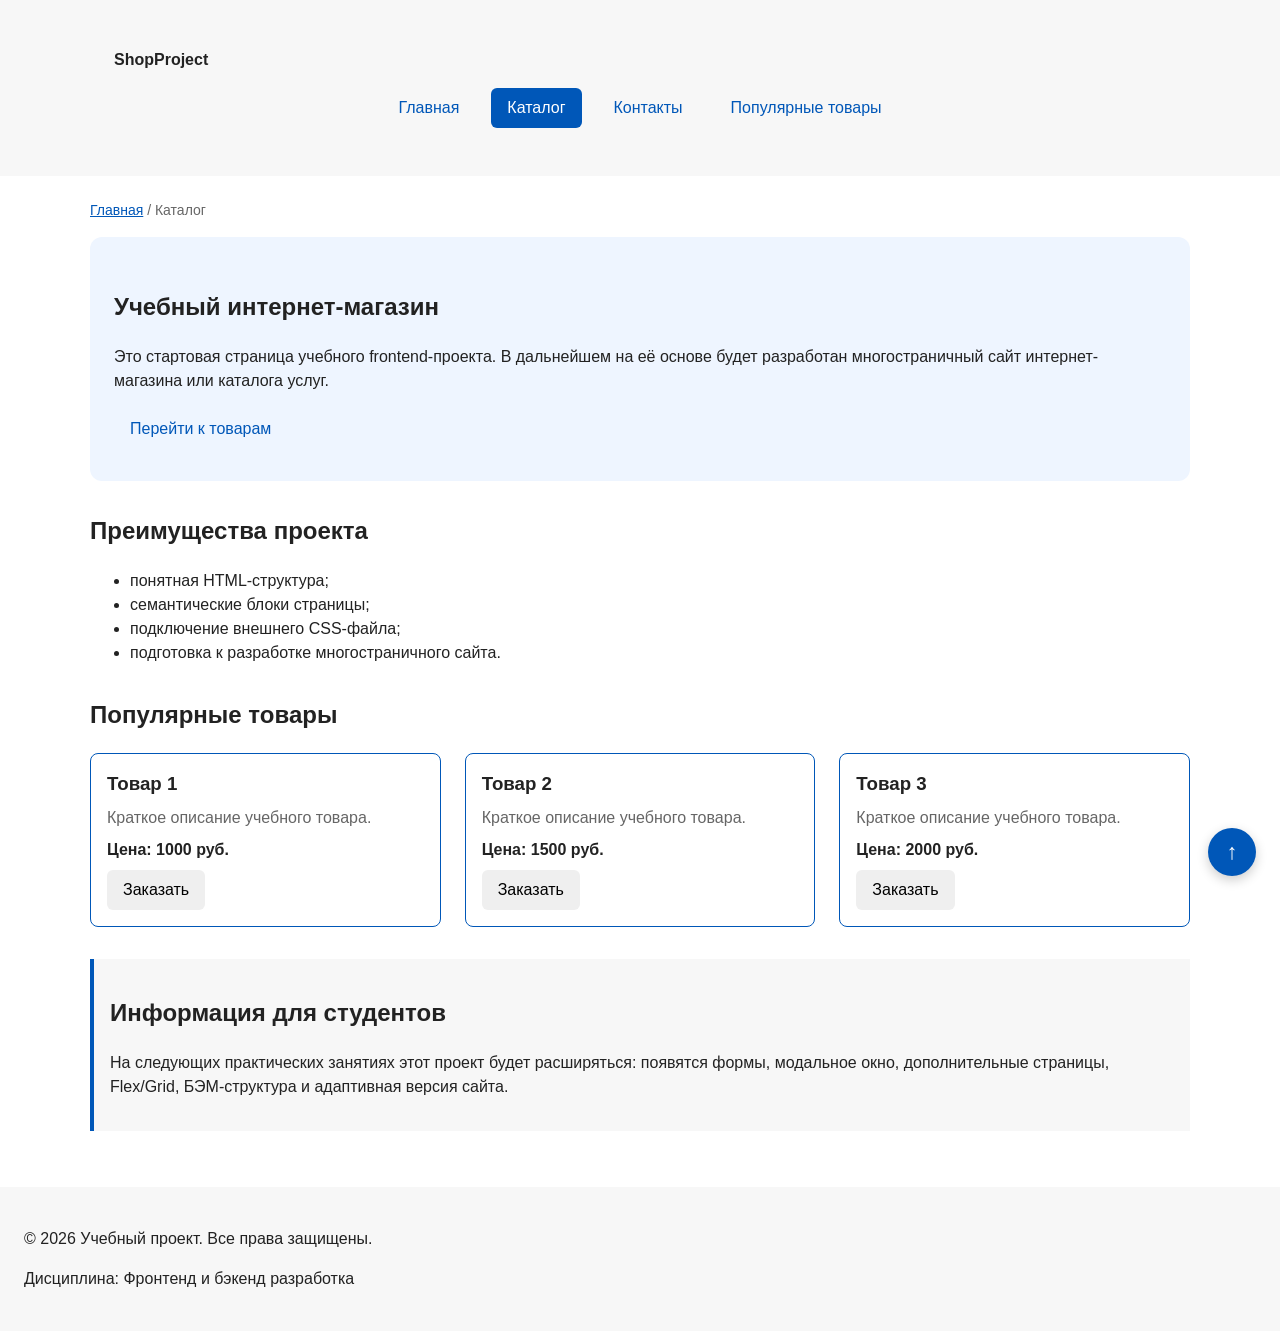
==== commit 8714e5be: "refactor: apply BEM naming to CSS classes" ====
--- a/catalog.html
+++ b/catalog.html
@@ -11,29 +11,35 @@
 </head>
 
 <body id="top">
-
-  <header>
-    <div class="site-header">
-
-      <a class="site-logo" href="index.html">ShopProject</a>
+  <header class="site-header">
+    <div class="site-header__inner">
+      <a class="site-header__logo" href="index.html">ShopProject</a>
 
       <nav class="site-nav" aria-label="Основная навигация">
         <ul class="site-nav__list">
-          <li><a href="index.html">Главная</a></li>
-          <li><a href="catalog.html">Каталог</a></li>
-          <li><a href="contacts.html">Контакты</a></li>
-          <li><a href="index.html#advantages">Преимущества</a></li>
-          <li><a href="index.html#popular">Популярные товары</a></li>
-          <li><a href="index.html#contacts">Обратная связь</a></li>
+          <li class="site-nav__item">
+            <a class="site-nav__link" href="index.html">Главная</a>
+          </li>
+          <li class="site-nav__item">
+            <a class="site-nav__link site-nav__link--active" href="catalog.html">Каталог</a>
+          </li>
+          <li class="site-nav__item">
+            <a class="site-nav__link" href="contacts.html">Контакты</a>
+          </li>
+          <li class="site-nav__item">
+            <a class="site-nav__link" href="index.html#popular">Популярные товары</a>
+          </li>
         </ul>
       </nav>
-
-
     </div>
   </header>
 
 
   <main>
+    <nav class="breadcrumbs" aria-label="Хлебные крошки">
+      <a class="breadcrumbs__link" href="index.html">Главная</a>
+      <span class="breadcrumbs__current">Каталог</span>
+    </nav>
 
     <section class="hero">
 
@@ -70,31 +76,34 @@
 
       <div class="products-grid">
 
-        <article class="product-card">
-          <h3>Товар 1</h3>
-          <p>Краткое описание учебного товара.</p>
-          <p>Цена: 1000 руб.</p>
-          <button class="button product-card__button" type="button" data-product="Товар 1">
-            Заказать
-          </button>
+        <article class="product-card product-card--featured">
+          <h3 class="product-card__title">Товар 1</h3>
+          <p class="product-card__description">Краткое описание учебного товара.</p>
+          <p class="product-card__price">Цена: 1000 руб.</p>
+          <button
+            class="button product-card__button"
+            type="button"
+            data-product="Товар 1">Заказать</button>
         </article>
 
-        <article class="product-card">
-          <h3>Товар 2</h3>
-          <p>Краткое описание учебного товара.</p>
-          <p>Цена: 1500 руб.</p>
-          <button class="button product-card__button" type="button" data-product="Товар 2">
-            Заказать
-          </button>
+        <article class="product-card product-card--featured">
+          <h3 class="product-card__title">Товар 2</h3>
+          <p class="product-card__description">Краткое описание учебного товара.</p>
+          <p class="product-card__price">Цена: 1500 руб.</p>
+          <button
+            class="button product-card__button"
+            type="button"
+            data-product="Товар 2">Заказать</button>
         </article>
 
-        <article class="product-card">
-          <h3>Товар 3</h3>
-          <p>Краткое описание учебного товара.</p>
-          <p>Цена: 2000 руб.</p>
-          <button class="button product-card__button" type="button" data-product="Товар 3">
-            Заказать
-          </button>
+        <article class="product-card product-card--featured">
+          <h3 class="product-card__title">Товар 3</h3>
+          <p class="product-card__description">Краткое описание учебного товара.</p>
+          <p class="product-card__price">Цена: 2000 руб.</p>
+          <button
+            class="button product-card__button"
+            type="button"
+            data-product="Товар 3">Заказать</button>
         </article>
 
       </div>
--- a/css/style.css
+++ b/css/style.css
@@ -80,32 +80,43 @@
   outline-offset: 3px;
 }
 
-.button,
-.form-actions button {
+.button {
   display: inline-block;
   padding: var(--space-sm) var(--space-md);
+  border: none;
+  border-radius: var(--radius-sm);
+  font: inherit;
+  text-decoration: none;
+  cursor: pointer;
+}
+
+.button--primary {
   color: var(--color-white);
   background-color: var(--color-primary);
-  text-decoration: none;
-  border: none;
-  cursor: pointer;
-  border-radius: var(--radius-sm);
-}
-
-.button:hover,
-.form-actions button:hover {
+}
+
+.button--primary:hover {
+  background-color: var(--color-primary-dark);
+}
+
+.button--secondary {
+  color: var(--color-primary);
+  background-color: transparent;
+  border: 1px solid var(--color-primary);
+}
+
+.button--secondary:hover {
   color: var(--color-white);
-  background-color: var(--color-primary-dark);
-}
-
-.button:focus-visible,
-.form-actions button:focus-visible {
+  background-color: var(--color-primary);
+}
+
+.button:focus-visible {
   outline: 2px solid var(--color-primary);
   outline-offset: 3px;
 }
 
 .button:disabled,
-.form-actions button:disabled {
+.button--disabled {
   opacity: 0.6;
   cursor: not-allowed;
 }
@@ -126,19 +137,22 @@
 
 /* FLEXBOX ДЛЯ ШАПКИ */
 
+Этап 4. Рефакторинг CSS для шапки и навигации
+В css/style.css приведите стили шапки и навигации к БЭМ-структуре:
 .site-header {
+  background-color: var(--color-surface);
+}
+
+.site-header__inner {
   max-width: var(--container-width);
   margin: 0 auto;
-
-  display: flex;
-  gap: var(--space-md);
-  align-items: center;
-}
-
-.site-logo {
-  font-weight: bold;
+  padding: var(--space-lg);
+}
+
+.site-header__logo {
+  font-weight: 700;
+  color: var(--color-text);
   text-decoration: none;
-  color: var(--color-text);
 }
 
 .site-nav__list {
@@ -152,11 +166,7 @@
   list-style: none;
 }
 
-
-.site-logo:hover {
-  color: var(--color-primary-dark);
-}
-.site-nav__list a {
+.site-nav__link {
   display: inline-block;
   padding: var(--space-sm) var(--space-md);
   color: var(--color-primary);
@@ -164,7 +174,17 @@
   border-radius: var(--radius-sm);
 }
 
-.site-nav__list a:hover {
+.site-nav__link:hover {
+  color: var(--color-white);
+  background-color: var(--color-primary);
+}
+
+.site-nav__link:focus-visible {
+  outline: 2px solid var(--color-primary);
+  outline-offset: 3px;
+}
+
+.site-nav__link--active {
   color: var(--color-white);
   background-color: var(--color-primary);
 }
@@ -193,8 +213,9 @@
   margin-top: 0;
 }
 
-
-/* CSS GRID ДЛЯ ТОВАРОВ */
+/*
+
+CSS GRID ДЛЯ ТОВАРОВ
 
 .product-grid {
   display: grid;
@@ -202,44 +223,74 @@
   gap: var(--space-md);
 }
 
-/*«Популярные товары» занимал всю строку 
-над тремя карточками, а не становился первой ячейкой сетки*/
+«Популярные товары» занимал всю строку 
+над тремя карточками, а не становился первой ячейкой сетки
+
 .product-grid h2 {
   grid-column: 1 / -1;
 }
 
+*/
+
+.products-grid {
+  display: grid;
+  grid-template-columns: repeat(3, 1fr);
+  gap: var(--space-lg);
+}
 
 .product-card {
   display: flex;
   flex-direction: column;
   gap: var(--space-sm);
-  margin-bottom: 0;
   padding: var(--space-md);
   border: 1px solid var(--color-border);
   border-radius: var(--radius-md);
   background-color: var(--color-bg);
 }
 
+/*
+
 .product-card .button {
   margin-top: auto;
   align-self: flex-start;
 }
 
+*/
 
 .product-card:hover {
   border-color: var(--color-primary);
 }
 
 .product-card__title {
-  margin-top:0;
+  margin: 0;
+  color: var(--color-text);
 }
 
 .product-card__description {
+  margin: 0;
   color: var(--color-muted);
 }
 
 .product-card__price {
-  font-weight: bold;
+  margin: 0;
+  font-weight: 700;
+}
+
+.product-card--featured {
+  border-color: var(--color-primary);
+}
+
+.product-card--discount {
+  border-color: var(--color-danger);
+}
+
+.product-card--discount .product-card__price {
+  color: var(--color-danger);
+}
+
+.product-card__button {
+  margin-top: auto;
+  align-self: flex-start;
 }
 
 .aside-info {
@@ -256,7 +307,7 @@
    =============================== */
 
 .order-dialog {
-  width: min(100% - var(--space-xl), 560px);
+  width: min(100% - 32px, 560px);
   padding: var(--space-lg);
   border: none;
   border-radius: var(--radius-lg);
@@ -266,18 +317,23 @@
   background-color: rgba(0, 0, 0, 0.5);
 }
 
-.form-field {
+.order-dialog__title {
+  margin-top: 0;
+}
+
+
+.order-form__field {
   margin-bottom: var(--space-md);
 }
 
-.form-field label {
+.order-form__label {
   display: block;
   margin-bottom: var(--space-xs);
 }
 
-.form-field input,
-.form-field select,
-.form-field textarea {
+.order-form__input,
+.order-form__select,
+.order-form__textarea {
   width: 100%;
   padding: 10px 12px;
   border: 1px solid var(--color-border);
@@ -285,45 +341,45 @@
   font: inherit;
 }
 
-.form-field input[type="checkbox"] {
+.order-form__input:hover,
+.order-form__select:hover,
+.order-form__textarea:hover {
+  border-color: var(--color-primary);
+}
+
+.order-form__input:focus-visible,
+.order-form__select:focus-visible,
+.order-form__textarea:focus-visible {
+  outline: 2px solid var(--color-primary);
+  outline-offset: 3px;
+}
+
+.order-form__actions {
+  display: flex;
+  gap: var(--space-md);
+  margin-top: var(--space-lg);
+}
+
+.order-form__checkbox {
   width: auto;
 }
 
-.form-field small {
+.order-form__hint {
   display: block;
   margin-top: var(--space-xs);
   color: var(--color-muted);
 }
 
-.form-field input:hover,
-.form-field select:hover,
-.form-field textarea:hover {
+.order-form__input[aria-invalid="true"],
+.order-form__select[aria-invalid="true"],
+.order-form__textarea[aria-invalid="true"] {
+  border-color: var(--color-danger);
+}
+
+.order-form__input:focus,
+.order-form__select:focus,
+.order-form__textarea:focus {
   border-color: var(--color-primary);
-}
-
-.form-field input:focus,
-.form-field select:focus,
-.form-field textarea:focus {
-  border-color: var(--color-primary);
-}
-
-.form-field input:focus-visible,
-.form-field select:focus-visible,
-.form-field textarea:focus-visible {
-  outline: 2px solid var(--color-primary);
-  outline-offset: 3px;
-}
-
-.form-field input[aria-invalid="true"],
-.form-field select[aria-invalid="true"],
-.form-field textarea[aria-invalid="true"] {
-  border-color: var(--color-danger);
-}
-
-.form-actions {
-  display: flex;
-  gap: var(--space-md);
-  margin-top: var(--space-lg);
 }
 
 .success-message {
@@ -333,6 +389,7 @@
   border-left: 4px solid var(--color-success);
   background-color: var(--color-success-bg);
 }
+
 .breadcrumbs {
   max-width: var(--container-width);
   margin: 0 auto var(--space-md);
@@ -340,14 +397,15 @@
   color: var(--color-muted);
 }
 
-.breadcrumbs a {
+.breadcrumbs__link {
   color: var(--color-primary);
 }
 
-.breadcrumbs span::before {
+.breadcrumbs__current::before {
   content: " / ";
   color: var(--color-muted);
 }
+
 html {
   scroll-behavior: smooth;
 }
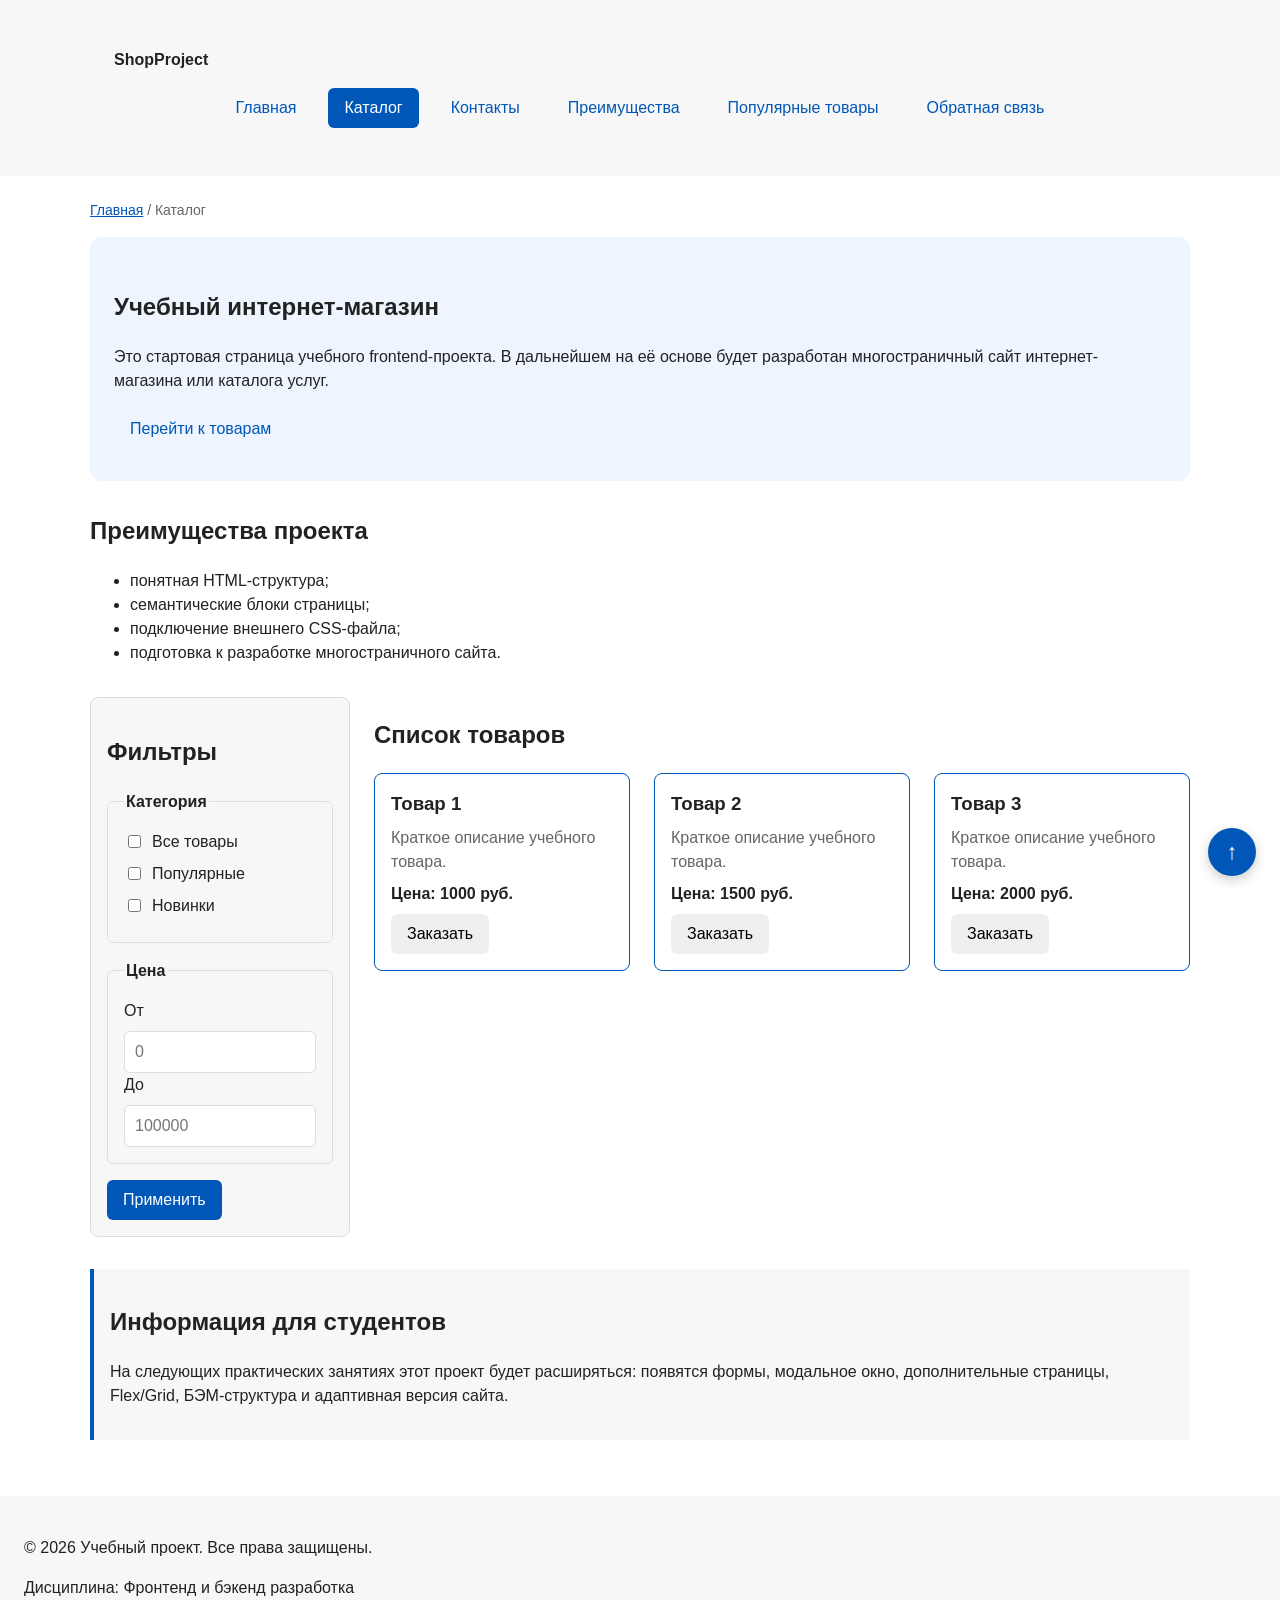
==== commit 0d1347cf: "Доработка каталога: фильтры, сетка товаров, шапка" ====
--- a/catalog.html
+++ b/catalog.html
@@ -27,7 +27,13 @@
             <a class="site-nav__link" href="contacts.html">Контакты</a>
           </li>
           <li class="site-nav__item">
+            <a class="site-nav__link" href="index.html#advantages">Преимущества</a>
+          </li>
+          <li class="site-nav__item">
             <a class="site-nav__link" href="index.html#popular">Популярные товары</a>
+          </li>
+          <li class="site-nav__item">
+            <a class="site-nav__link" href="index.html#contacts">Обратная связь</a>
           </li>
         </ul>
       </nav>
@@ -69,47 +75,91 @@
 
     </section>
 
-
-    <section class="section" id="popular">
-
-      <h2>Популярные товары</h2>
-
-      <div class="products-grid">
-
-        <article class="product-card product-card--featured">
-          <h3 class="product-card__title">Товар 1</h3>
-          <p class="product-card__description">Краткое описание учебного товара.</p>
-          <p class="product-card__price">Цена: 1000 руб.</p>
-          <button
-            class="button product-card__button"
-            type="button"
-            data-product="Товар 1">Заказать</button>
-        </article>
-
-        <article class="product-card product-card--featured">
-          <h3 class="product-card__title">Товар 2</h3>
-          <p class="product-card__description">Краткое описание учебного товара.</p>
-          <p class="product-card__price">Цена: 1500 руб.</p>
-          <button
-            class="button product-card__button"
-            type="button"
-            data-product="Товар 2">Заказать</button>
-        </article>
-
-        <article class="product-card product-card--featured">
-          <h3 class="product-card__title">Товар 3</h3>
-          <p class="product-card__description">Краткое описание учебного товара.</p>
-          <p class="product-card__price">Цена: 2000 руб.</p>
-          <button
-            class="button product-card__button"
-            type="button"
-            data-product="Товар 3">Заказать</button>
-        </article>
-
-      </div>
-
+    <section class="catalog-layout">
+      <aside class="catalog-filters">
+        <h2 class="catalog-filters__title">Фильтры</h2>
+
+        <form class="catalog-filters__form" action="#" method="get">
+          <fieldset class="catalog-filters__fieldset">
+            <legend class="catalog-filters__legend">Категория</legend>
+
+            <label class="catalog-filters__label">
+              <input class="catalog-filters__input catalog-filters__input--checkbox" type="checkbox" name="category" value="all">
+              Все товары
+            </label>
+
+            <label class="catalog-filters__label">
+              <input class="catalog-filters__input catalog-filters__input--checkbox" type="checkbox" name="category" value="popular">
+              Популярные
+            </label>
+
+            <label class="catalog-filters__label">
+              <input class="catalog-filters__input catalog-filters__input--checkbox" type="checkbox" name="category" value="new">
+              Новинки
+            </label>
+          </fieldset>
+
+          <fieldset class="catalog-filters__fieldset">
+            <legend class="catalog-filters__legend">Цена</legend>
+
+            <label class="catalog-filters__label" for="price-from">От</label>
+            <input class="catalog-filters__input" id="price-from" name="price-from" type="number" min="0" placeholder="0">
+
+            <label class="catalog-filters__label" for="price-to">До</label>
+            <input class="catalog-filters__input" id="price-to" name="price-to" type="number" min="0" placeholder="100000">
+          </fieldset>
+
+          <button class="button button--primary" type="submit">Применить</button>
+        </form>
+      </aside>
+
+      <section class="catalog-products">
+        <h2 class="catalog-products__title">Список товаров</h2>
+
+        <div class="products-grid">
+
+          <article class="product-card product-card--featured">
+            <h3 class="product-card__title">Товар 1</h3>
+            <p class="product-card__description">Краткое описание учебного товара.</p>
+            <p class="product-card__price">Цена: 1000 руб.</p>
+            <button
+              class="button product-card__button"
+              type="button"
+              data-product="Товар 1"
+            >
+              Заказать
+            </button>
+          </article>
+
+          <article class="product-card product-card--featured">
+            <h3 class="product-card__title">Товар 2</h3>
+            <p class="product-card__description">Краткое описание учебного товара.</p>
+            <p class="product-card__price">Цена: 1500 руб.</p>
+            <button
+              class="button product-card__button"
+              type="button"
+              data-product="Товар 2"
+            >
+              Заказать
+            </button>
+          </article>
+
+          <article class="product-card product-card--featured">
+            <h3 class="product-card__title">Товар 3</h3>
+            <p class="product-card__description">Краткое описание учебного товара.</p>
+            <p class="product-card__price">Цена: 2000 руб.</p>
+            <button
+              class="button product-card__button"
+              type="button"
+              data-product="Товар 3"
+            >
+              Заказать
+            </button>
+          </article>
+
+        </div>
+      </section>
     </section>
-
 
     <aside class="aside-info">
 
@@ -142,195 +192,129 @@
   <dialog
     class="order-dialog"
     id="order-dialog"
-    aria-labelledby="order-dialog-title"
-  >
-
-    <h2 id="order-dialog-title">
-      Оформление заявки
-    </h2>
-
+    aria-labelledby="order-dialog-title">
+
+    <h2 id="order-dialog-title">Оформление заявки</h2>
 
     <form
       class="order-form"
       id="order-form"
       action="#"
       method="post"
-      novalidate
-    >
+      novalidate>
 
       <input
+        class="order-form__input"
         id="selected-product"
         name="selected-product"
-        type="hidden"
-      >
-
-
-      <div class="form-field">
-
-        <label for="order-name">
-          Имя
-        </label>
-
+        type="hidden">
+
+      <div class="order-form__field">
+        <label class="order-form__label" for="order-name">Имя</label>
         <input
+          class="order-form__input"
           id="order-name"
           name="name"
           type="text"
           placeholder="Введите ваше имя"
           minlength="2"
           autocomplete="given-name"
-          required
-        >
-
-      </div>
-
-
-      <div class="form-field">
-
-        <label for="order-email">
-          E-mail
-        </label>
-
+          required>
+      </div>
+
+      <div class="order-form__field">
+        <label class="order-form__label" for="order-email">E-mail</label>
         <input
+          class="order-form__input"
           id="order-email"
           name="email"
           type="email"
           placeholder="example@mail.ru"
           autocomplete="email"
-          required
-        >
-
-      </div>
-
-
-      <div class="form-field">
-
-        <label for="order-phone">
-          Телефон
-        </label>
-
+          required>
+      </div>
+
+      <div class="order-form__field">
+        <label class="order-form__label" for="order-phone">Телефон</label>
         <input
+          class="order-form__input"
           id="order-phone"
           name="phone"
           type="tel"
           inputmode="tel"
           placeholder="+7 (900) 000-00-00"
           pattern="^\+7 \(\d{3}\) \d{3}-\d{2}-\d{2}$"
-          required
-        >
-
-        <small>
-          Формат: +7 (900) 000-00-00
-        </small>
-
-      </div>
-
-
-      <div class="form-field">
-
-        <label for="order-date">
-          Дата связи
-        </label>
-
+          required>
+        <small class="order-form__hint">Формат: +7 (900) 000-00-00</small>
+      </div>
+
+      <div class="order-form__field">
+        <label class="order-form__label" for="order-date">Дата связи</label>
         <input
+          class="order-form__input"
           id="order-date"
           name="date"
-          type="date"
-        >
-
-      </div>
-
-
-      <div class="form-field">
-
-        <label for="order-topic">
-          Тема заявки
-        </label>
-
+          type="date">
+      </div>
+
+      <div class="order-form__field">
+        <label class="order-form__label" for="order-topic">Тема заявки</label>
         <select
+          class="order-form__select"
           id="order-topic"
           name="topic"
-          required
-        >
-          <option value="">
-            Выберите тему
-          </option>
-
-          <option value="product">
-            Заказ товара
-          </option>
-
-          <option value="consultation">
-            Консультация
-          </option>
-
-          <option value="delivery">
-            Доставка
-          </option>
-
+          required>
+          <option value="">Выберите тему</option>
+          <option value="product">Заказ товара</option>
+          <option value="consultation">Консультация</option>
+          <option value="delivery">Доставка</option>
         </select>
-
-      </div>
-
-
-      <div class="form-field">
-
-        <label for="order-comment">
-          Комментарий
-        </label>
-
+      </div>
+
+      <div class="order-form__field">
+        <label class="order-form__label" for="order-comment">Комментарий</label>
         <textarea
+          class="order-form__textarea"
           id="order-comment"
           name="comment"
           rows="4"
           placeholder="Укажите дополнительную информацию"
         ></textarea>
-
-      </div>
-
-
-      <div class="form-field form-field--checkbox">
-
-        <label>
-
+      </div>
+
+      <div class="order-form__field order-form__field--checkbox">
+        <label class="order-form__label">
           <input
+            class="order-form__checkbox"
             id="order-agreement"
             name="agreement"
             type="checkbox"
-            required
-          >
-
+            required>
           Я согласен на обработку данных
-
         </label>
-
-      </div>
-
-
-      <div class="form-actions">
-
+      </div>
+
+      <div class="order-form__actions">
         <button
+          class="button button--secondary"
           type="button"
-          id="close-order-dialog"
-        >
+          id="close-order-dialog">
           Закрыть
         </button>
-
-        <button type="submit">
+        <button
+          class="button button--primary"
+          type="submit">
           Отправить заявку
         </button>
-
-      </div>
-
+      </div>
     </form>
-
   </dialog>
 
 
   <p
     class="success-message"
     id="success-message"
-    hidden
-  >
+    hidden>
     Форма успешно отправлена!
   </p>
 
--- a/css/style.css
+++ b/css/style.css
@@ -434,34 +434,44 @@
 .catalog-products {
   grid-area: products;
 }
-.filters-form {
+.catalog-filters__form {
   display: grid;
   gap: var(--space-md);
 }
 
-.filters-form fieldset {
+.catalog-filters__fieldset {
   margin: 0;
   padding: var(--space-md);
   border: 1px solid var(--color-border);
   border-radius: var(--radius-sm);
 }
 
-.filters-form legend {
+.catalog-filters__legend {
   font-weight: 700;
 }
 
-.filters-form label {
-  display: block;
+.catalog-filters__label {
+  display: flex;
+  align-items: center;
+  gap: var(--space-sm);
   margin-bottom: var(--space-sm);
 }
 
-.filters-form input[type="number"] {
+.catalog-filters__input {
   width: 100%;
   padding: 8px 10px;
   border: 1px solid var(--color-border);
   border-radius: var(--radius-sm);
   font: inherit;
 }
+
+.catalog-filters__input--checkbox {
+  width: auto;
+}
+
+.catalog-filters__form .button {
+  justify-self: start;
+}
 /* ===============================
    Кнопка «Наверх»
    =============================== */
